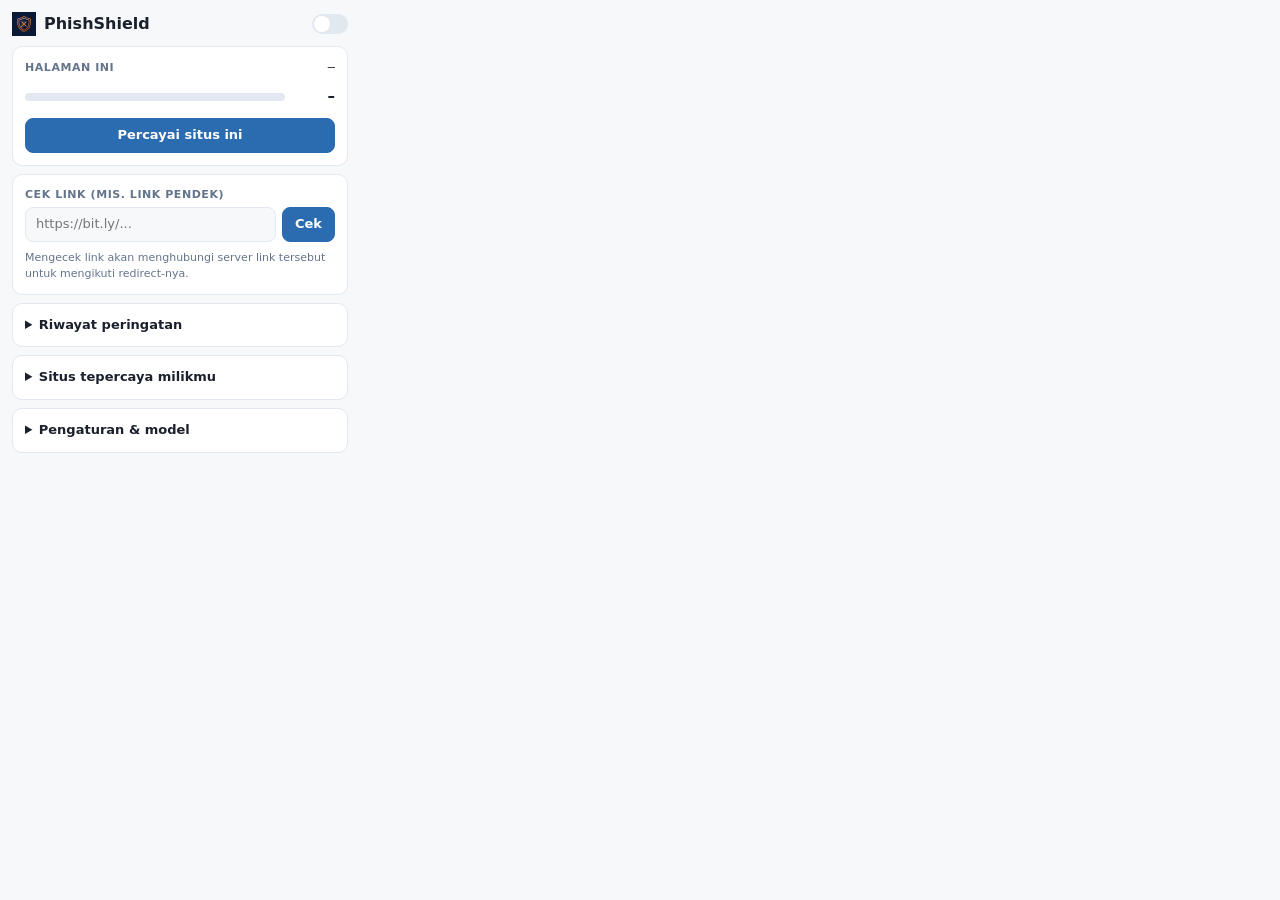
==== extension/ui/popup.html @ f32b106c "Add : Keperluan File" ====
<!doctype html>
<html lang="id">
<head>
  <meta charset="utf-8">
  <title>PhishShield</title>
  <link rel="stylesheet" href="popup.css">
</head>
<body>
  <header class="top">
    <img src="../icons/icon-48.png" alt="" width="24" height="24">
    <h1>PhishShield</h1>
    <label class="switch" title="Aktifkan / matikan perlindungan">
      <input type="checkbox" id="toggle-enabled" aria-label="Perlindungan aktif">
      <span class="slider"></span>
    </label>
  </header>

  <section class="card" id="current">
    <div class="row-between">
      <span class="label">Halaman ini</span>
      <code id="current-host">–</code>
    </div>
    <div class="score-row">
      <div class="meter"><div class="meter-fill" id="score-fill"></div></div>
      <span id="score-text" class="score-text">–</span>
    </div>
    <p id="level-text" class="level"></p>
    <ul id="reason-list" class="reasons"></ul>
    <button id="btn-trust" class="btn btn-block" type="button" hidden>Percayai situs ini</button>
  </section>

  <section class="card">
    <span class="label">Cek link (mis. link pendek)</span>
    <form id="check-form" class="check-form">
      <input id="check-input" type="url" placeholder="https://bit.ly/..." required>
      <button class="btn" type="submit">Cek</button>
    </form>
    <div id="check-result" class="check-result" hidden></div>
    <p class="hint">Mengecek link akan menghubungi server link tersebut untuk mengikuti redirect-nya.</p>
  </section>

  <details class="card">
    <summary>Riwayat peringatan <span id="log-count" class="pill"></span></summary>
    <ul id="log-list" class="log"></ul>
    <button id="btn-clear-log" class="btn btn-ghost btn-block" type="button">Hapus riwayat</button>
  </details>

  <details class="card">
    <summary>Situs tepercaya milikmu</summary>
    <ul id="trusted-list" class="trusted"></ul>
  </details>

  <details class="card">
    <summary>Pengaturan &amp; model</summary>
    <label class="check">
      <input type="checkbox" id="toggle-strict">
      <span>Mode ketat: pantau form di semua situs yang belum tepercaya, apa pun skornya</span>
    </label>
    <p id="model-info" class="hint"></p>
    <button id="btn-selftest" class="btn btn-ghost btn-block" type="button">Uji kecocokan model (Python vs ekstensi)</button>
  </details>

  <script src="../config.js"></script>
  <script src="../lib/suffix-list.js"></script>
  <script src="../lib/domain.js"></script>
  <script src="../lib/storage.js"></script>
  <script src="popup.js"></script>
</body>
</html>
---- extension/ui/popup.css ----
:root {
  --bg: #f7f8fa;
  --card: #ffffff;
  --border: #e2e8f0;
  --text: #1a202c;
  --muted: #64748b;
  --accent: #2b6cb0;
  --safe: #2f855a;
  --warn: #b7791f;
  --danger: #c53030;
  --track: #e2e8f0;
  color-scheme: light;
}

@media (prefers-color-scheme: dark) {
  :root {
    --bg: #11151f;
    --card: #1a1f2e;
    --border: #2d3548;
    --text: #e2e8f0;
    --muted: #a0aec0;
    --accent: #90cdf4;
    --safe: #68d391;
    --warn: #f6ad55;
    --danger: #fc8181;
    --track: #2d3548;
    color-scheme: dark;
  }
}

* {
  box-sizing: border-box;
}

body {
  width: 360px;
  margin: 0;
  padding: 12px;
  background: var(--bg);
  color: var(--text);
  font: 13px/1.45 system-ui, -apple-system, 'Segoe UI', Roboto, sans-serif;
}

code {
  font-family: ui-monospace, 'SFMono-Regular', Consolas, monospace;
  font-size: 12px;
  word-break: break-all;
}

ul {
  margin: 0;
  padding: 0;
  list-style: none;
}

.top {
  display: flex;
  align-items: center;
  gap: 8px;
  margin-bottom: 10px;
}

.top h1 {
  flex: 1;
  margin: 0;
  font-size: 16px;
}

.card {
  margin-bottom: 8px;
  padding: 12px;
  background: var(--card);
  border: 1px solid var(--border);
  border-radius: 10px;
}

summary {
  cursor: pointer;
  font-weight: 600;
}

details[open] summary {
  margin-bottom: 8px;
}

.label {
  display: block;
  margin-bottom: 4px;
  color: var(--muted);
  font-size: 11px;
  font-weight: 600;
  letter-spacing: 0.05em;
  text-transform: uppercase;
}

.row-between {
  display: flex;
  align-items: baseline;
  justify-content: space-between;
  gap: 8px;
}

.row-between .label {
  margin: 0;
}

.score-row {
  display: flex;
  align-items: center;
  gap: 10px;
  margin: 10px 0 4px;
}

.meter {
  flex: 1;
  height: 8px;
  overflow: hidden;
  background: var(--track);
  border-radius: 99px;
}

.meter-fill {
  width: 0;
  height: 100%;
  background: var(--muted);
  border-radius: 99px;
  transition: width 0.3s ease;
}

.meter-fill.safe { background: var(--safe); }
.meter-fill.warn { background: var(--warn); }
.meter-fill.danger { background: var(--danger); }

.score-text {
  min-width: 40px;
  font-size: 15px;
  font-weight: 700;
  font-variant-numeric: tabular-nums;
  text-align: right;
}

.level {
  margin: 0 0 6px;
  font-weight: 600;
}

.reasons li {
  position: relative;
  margin-top: 3px;
  padding-left: 12px;
  color: var(--muted);
}

.reasons li::before {
  content: '•';
  position: absolute;
  left: 0;
}

.btn {
  padding: 7px 12px;
  border: 1px solid var(--accent);
  border-radius: 8px;
  background: var(--accent);
  color: var(--card);
  font: inherit;
  font-weight: 600;
  cursor: pointer;
}

.btn:hover {
  filter: brightness(1.1);
}

.btn-ghost {
  border-color: var(--border);
  background: none;
  color: var(--text);
}

.btn-block {
  display: block;
  width: 100%;
  margin-top: 10px;
}

.check-form {
  display: flex;
  gap: 6px;
}

.check-form input {
  flex: 1;
  min-width: 0;
  padding: 7px 10px;
  border: 1px solid var(--border);
  border-radius: 8px;
  background: var(--bg);
  color: var(--text);
  font: inherit;
}

.check-result {
  margin-top: 10px;
  padding: 10px;
  background: var(--bg);
  border-radius: 8px;
}

.check-result .chain {
  margin-bottom: 6px;
  color: var(--muted);
  font-size: 12px;
}

.hint {
  margin: 8px 0 0;
  color: var(--muted);
  font-size: 11px;
}

.pill {
  display: inline-block;
  min-width: 18px;
  padding: 0 6px;
  border-radius: 99px;
  background: var(--track);
  font-size: 11px;
  text-align: center;
}

.log li,
.trusted li {
  padding: 6px 0;
  border-bottom: 1px solid var(--border);
}

.log li:last-child,
.trusted li:last-child {
  border-bottom: 0;
}

.log .meta {
  color: var(--muted);
  font-size: 11px;
}

.trusted li {
  display: flex;
  align-items: center;
  justify-content: space-between;
}

.trusted button {
  border: 0;
  background: none;
  color: var(--danger);
  font-size: 16px;
  cursor: pointer;
}

.empty {
  color: var(--muted);
  font-style: italic;
}

.check {
  display: flex;
  gap: 8px;
  align-items: flex-start;
  cursor: pointer;
}

.check input {
  margin-top: 3px;
}

/* Toggle on/off */
.switch {
  position: relative;
  width: 36px;
  height: 20px;
}

.switch input {
  position: absolute;
  opacity: 0;
}

.slider {
  position: absolute;
  inset: 0;
  background: var(--track);
  border-radius: 99px;
  cursor: pointer;
  transition: background 0.2s;
}

.slider::before {
  content: '';
  position: absolute;
  top: 2px;
  left: 2px;
  width: 16px;
  height: 16px;
  background: #fff;
  border-radius: 50%;
  transition: transform 0.2s;
}

.switch input:checked + .slider {
  background: var(--safe);
}

.switch input:checked + .slider::before {
  transform: translateX(16px);
}

.switch input:focus-visible + .slider {
  outline: 2px solid var(--accent);
  outline-offset: 2px;
}
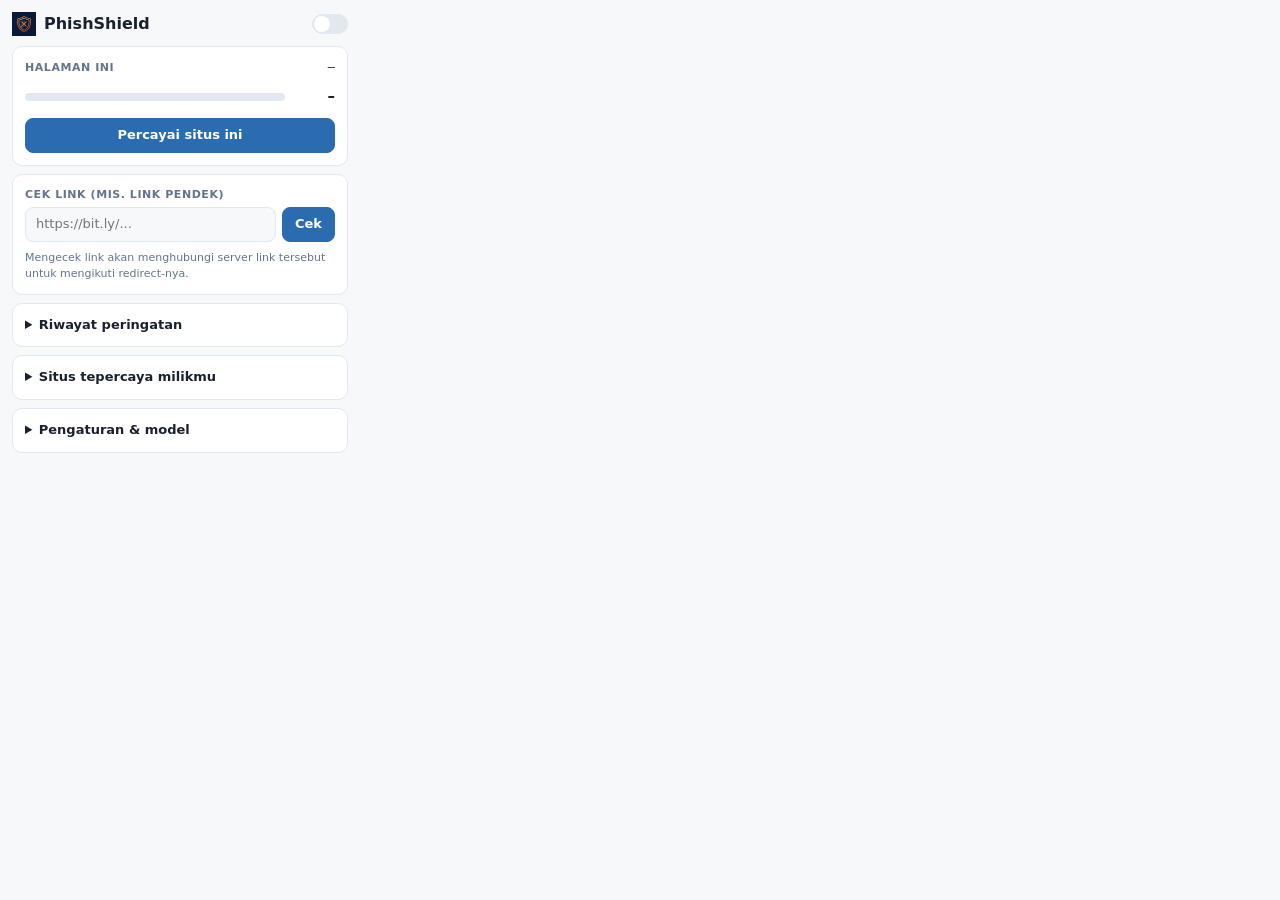
==== commit b316832f: "Chaange" ====
--- a/extension/ui/popup.html
+++ b/extension/ui/popup.html
@@ -14,6 +14,12 @@
       <span class="slider"></span>
     </label>
   </header>
+
+  <section class="card warn-card" id="perm-card" hidden>
+    <strong>PhishShield belum punya izin membaca situs.</strong>
+    <p class="hint">Tanpa izin ini, halaman web tidak bisa dipantau. Biasanya terjadi di Firefox kalau akses situs dimatikan di pengaturan add-on.</p>
+    <button id="btn-grant" class="btn btn-block" type="button">Beri izin akses situs</button>
+  </section>
 
   <section class="card" id="current">
     <div class="row-between">
@@ -60,6 +66,7 @@
     <button id="btn-selftest" class="btn btn-ghost btn-block" type="button">Uji kecocokan model (Python vs ekstensi)</button>
   </details>
 
+  <script src="../lib/compat.js"></script>
   <script src="../config.js"></script>
   <script src="../lib/suffix-list.js"></script>
   <script src="../lib/domain.js"></script>
--- a/extension/ui/popup.css
+++ b/extension/ui/popup.css
@@ -74,6 +74,10 @@
   border-radius: 10px;
 }
 
+.warn-card {
+  border-color: var(--warn);
+}
+
 summary {
   cursor: pointer;
   font-weight: 600;
